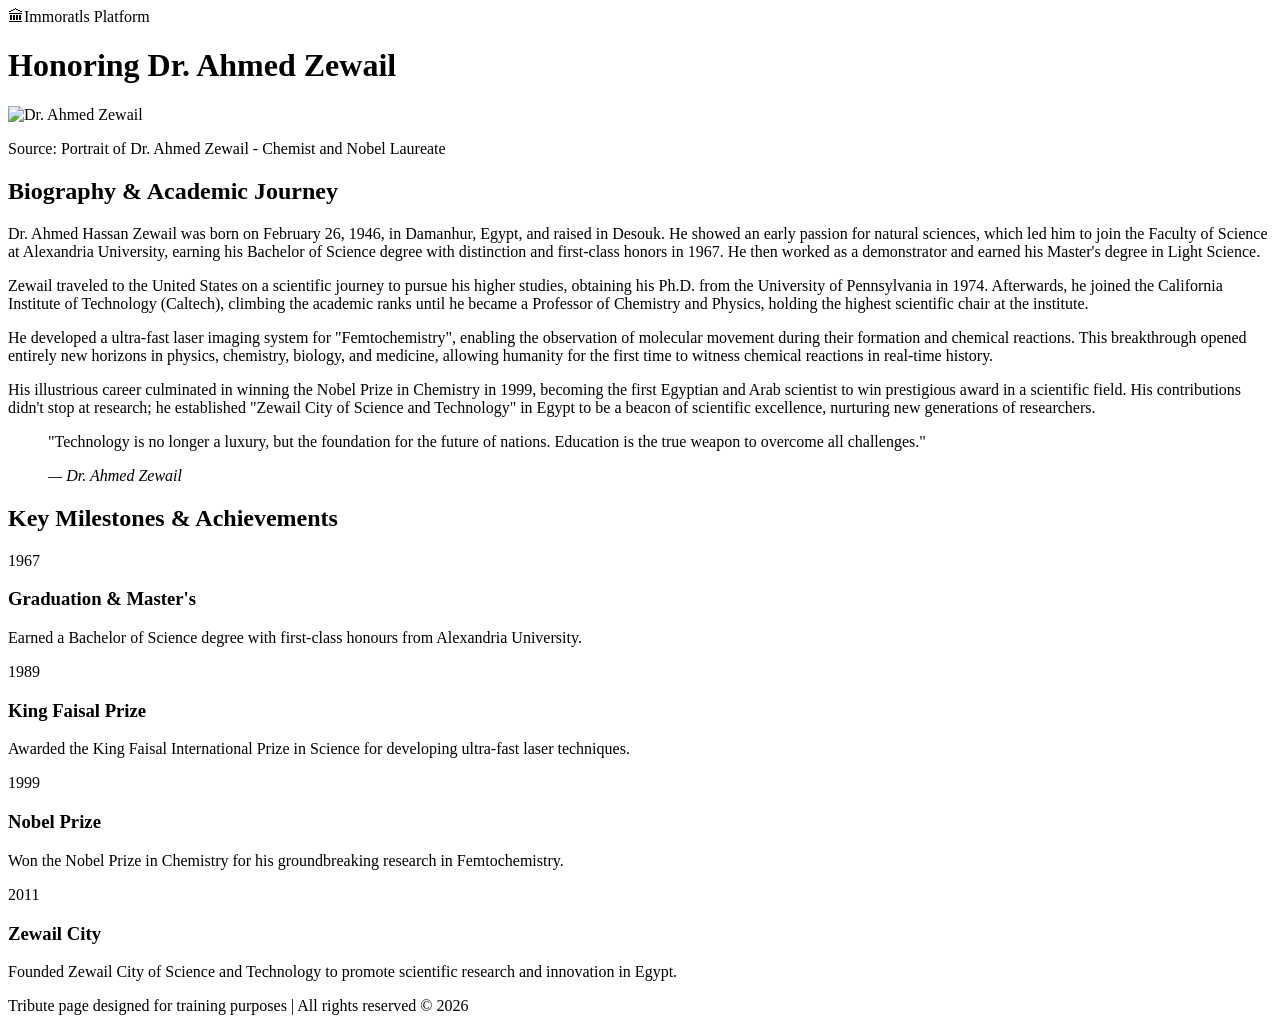
==== index.html @ b1c0dcc7 "Rename stylesheet link from TributeP.css to tribute.css" ====
<!DOCTYPE html>
<html lang="en" dir="ltr">
<head>
    <meta charset="UTF-8">
    <meta name="viewport" content="width=device-width, initial-scale=1.0">
    <title>Tribute Page - Dr. Ahmed Zewail</title>
    <!-- استدعاء خطوط Google Fonts لتوفير نمطين مختلفين من الخطوط -->
    <link rel="preconnect" href="https://fonts.googleapis.com">
    <link rel="preconnect" href="https://fonts.gstatic.com" crossorigin>
    <link href="https://fonts.googleapis.com/css2?family=Cairo:wght@400;600;800&family=Amiri:ital,wght@0,700;1,400&display=swap" rel="stylesheet">
    <link rel="stylesheet" href="tribute.css">
</head>
<body>

    <!-- الهيدر: عنوان الصفحة واسم الموضوع والشعار في سطر واحد -->
    <header class="header-section">
        <div class="header-container">
            <span class="logo">🏛Immoratls Platform </span>
            <h1 class="main-title">Honoring Dr. Ahmed Zewail</h1>
        </div>
    </header>

    <main class="container">
        <!-- قسم الصورة البارزة -->
        <section class="image-section">
            <div class="image-wrapper">
                <img src="/Oasis/AZ.jpeg" alt="Dr. Ahmed Zewail" class="profile-img">

                <p class="img-caption">Source: Portrait of Dr. Ahmed Zewail - Chemist and Nobel Laureate</p>
            </div>
        </section>

        <!-- قسم السيرة الذاتية (3-4 فقرات مكتوبة) -->
        <section class="section bio-section">
            <h2 class="section-title">Biography & Academic Journey</h2>
            <div class="bio-content">
                <p>Dr. Ahmed Hassan Zewail was born on February 26, 1946, in Damanhur, Egypt,  and raised in Desouk. He showed an early passion for natural sciences, which led him to join the Faculty of Science at Alexandria University, earning his Bachelor of Science degree with distinction and first-class honors in 1967. He then worked as a demonstrator and earned his Master's degree in Light Science.</p>
                <p>Zewail traveled to the United States on a scientific journey to pursue his higher studies, obtaining his Ph.D. from the University of Pennsylvania in 1974. Afterwards, he joined the California Institute of Technology (Caltech), climbing the academic ranks until he became a Professor of Chemistry and Physics, holding the highest scientific chair at the institute.</p>
                <p>He developed a ultra-fast laser imaging system for "Femtochemistry", enabling the observation of molecular movement during their formation and chemical reactions. This breakthrough opened entirely new horizons in physics, chemistry, biology, and medicine, allowing humanity for the first time to witness chemical reactions in real-time history.</p>
                <p>His illustrious career culminated in winning the Nobel Prize in Chemistry in 1999, becoming the first Egyptian and Arab scientist to win prestigious award in a scientific field. His contributions didn't stop at research; he established "Zewail City of Science and Technology" in Egypt to be a beacon of scientific excellence, nurturing new generations of researchers.</p>
            </div>
        </section>

        <!-- فقرة اقتباس بارز -->
        <section class="quote-section">
            <blockquote class="quote-card">
                <p>"Technology is no longer a luxury, but the foundation for the future of nations. Education is the true weapon to overcome all challenges."</p>
                <cite>— Dr. Ahmed Zewail</cite>
            </blockquote>
        </section>

        <!-- الجدول الزمني / بطاقات الإنجازات الرئيسية -->
        <section class="section timeline-section">
            <h2 class="section-title">Key Milestones & Achievements</h2>
            <div class="timeline-grid">
                <div class="timeline-card">
                    <span class="year">1967</span>
                    <h3>Graduation & Master's</h3>
                    <p>Earned a Bachelor of Science degree with first-class honours from Alexandria University.</p>
                </div>
                <div class="timeline-card">
                    <span class="year">1989</span>
                    <h3>King Faisal Prize</h3>
                    <p>Awarded the King Faisal International Prize in Science for developing ultra-fast laser techniques.</p>
                </div>
                <div class="timeline-card">
                    <span class="year">1999</span>
                    <h3>Nobel Prize</h3>
                    <p>Won the Nobel Prize in Chemistry for his groundbreaking research in Femtochemistry.</p>
                </div>
                <div class="timeline-card">
                    <span class="year">2011</span>
                    <h3>Zewail City</h3>
                    <p>Founded Zewail City of Science and Technology to promote scientific research and innovation in Egypt.</p>
                </div>
            </div>
        </section>
    </main>

    <footer class="footer">
        <p>Tribute page designed for training purposes | All rights reserved © 2026</p>
    </footer>

</body>
</html>
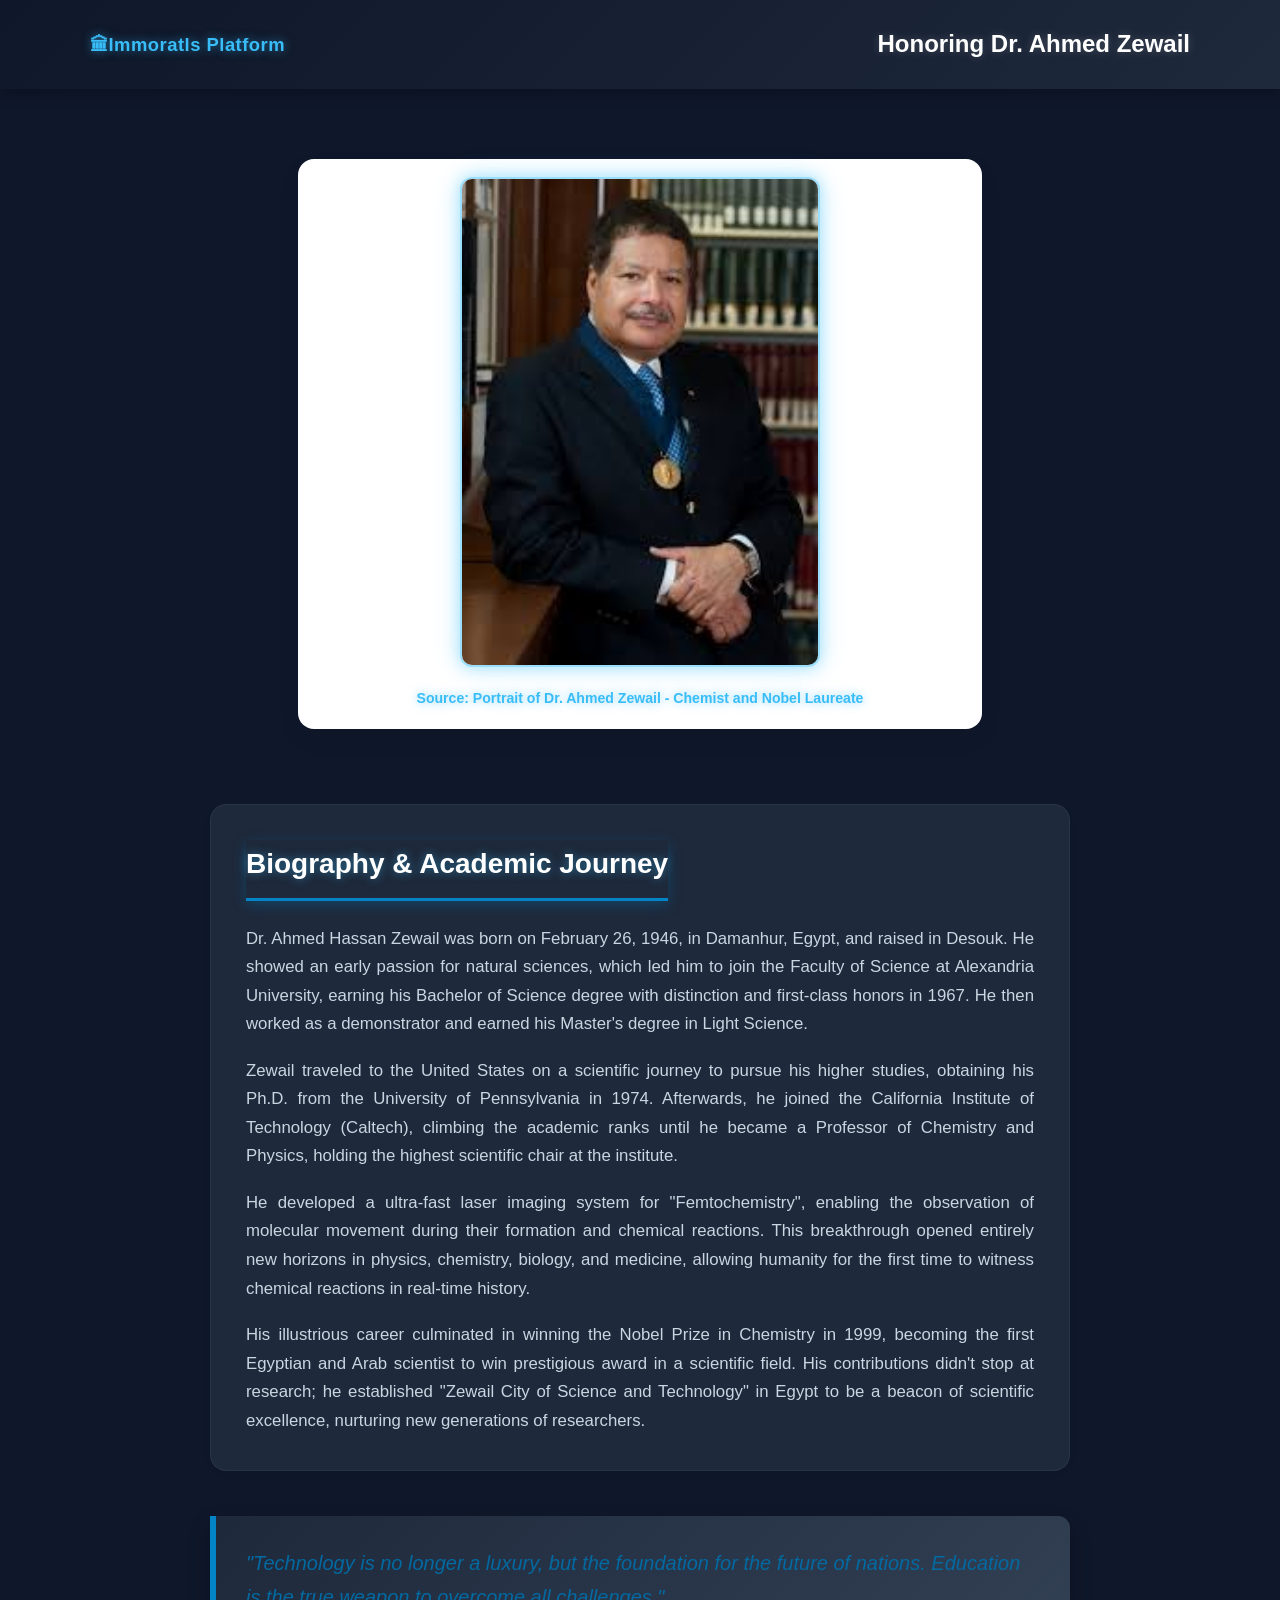
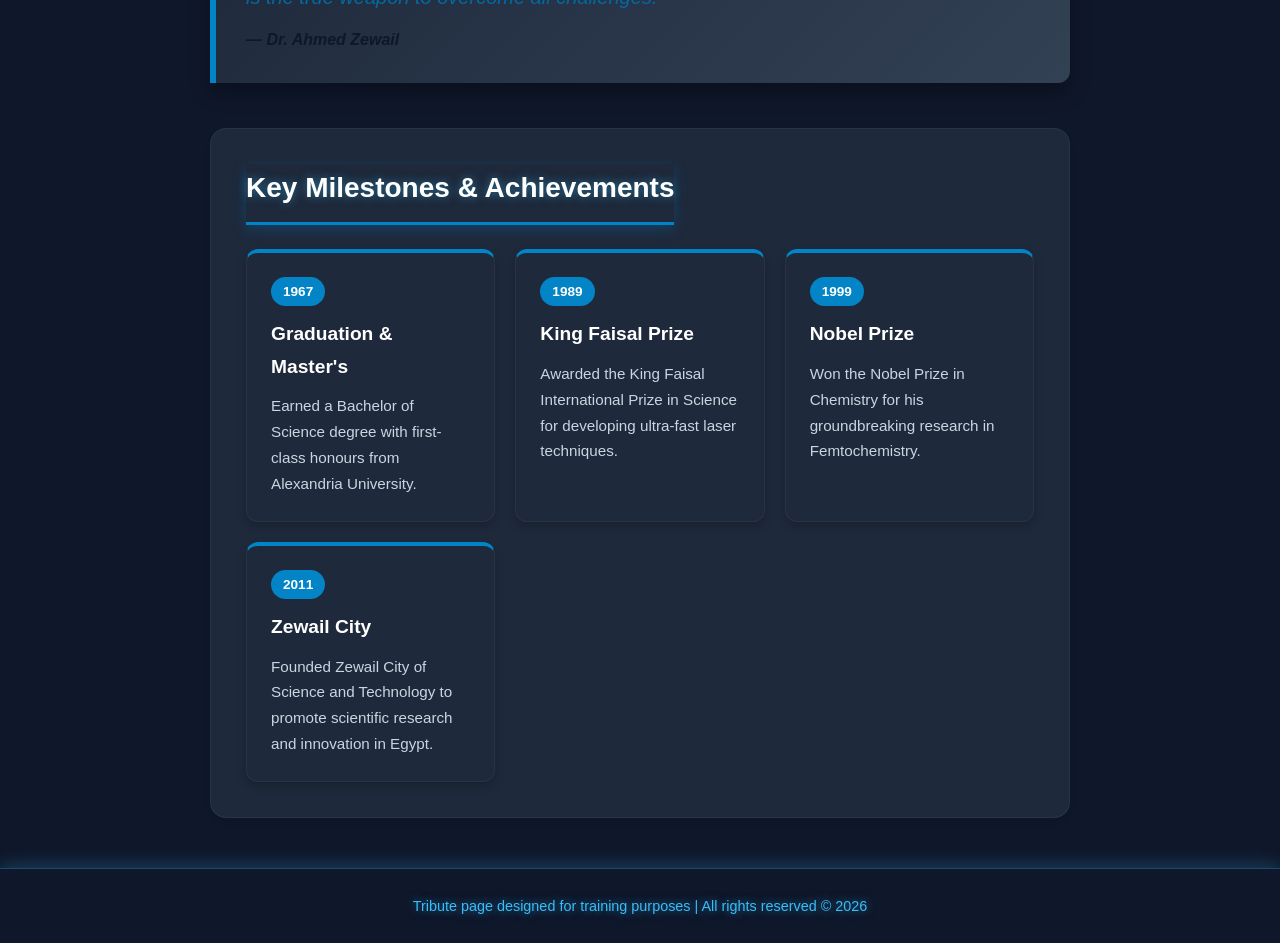
==== commit 2fdd4fb6: "Update index.html" ====
--- a/index.html
+++ b/index.html
@@ -24,7 +24,7 @@
         <!-- قسم الصورة البارزة -->
         <section class="image-section">
             <div class="image-wrapper">
-                <img src="/Oasis/AZ.jpeg" alt="Dr. Ahmed Zewail" class="profile-img">
+                <img src="az.jpg" alt="Dr. Ahmed Zewail" class="profile-img">
 
                 <p class="img-caption">Source: Portrait of Dr. Ahmed Zewail - Chemist and Nobel Laureate</p>
             </div>
--- a/tribute.css
+++ b/tribute.css
@@ -0,0 +1,224 @@
+/* إعدادات العناصر والخطوط */
+* {
+    box-sizing: border-box;
+    margin: 0;
+    padding: 0;
+}
+body {
+    /* الخط بدون زوائد (Sans-serif) للنصوص العادية */
+    font-family: 'Inter', 'Reboto', sans-serif;
+    line-height: 1.7;
+    color: #cbd5e1;
+    background-color: #0f172a;
+}
+/* النمط الأول للخط: خط ذو زوائد (Serif) للعناوين والاقتباسات */
+h1, h2, h3, blockquote {
+    font-family: 'Poppins', sans-serif;
+}
+/* استخدام لونين مختلفين للخلفية في الأقسام */
+/* اللون الأساسي الداكن للهيدر */
+.header-section {
+    background: linear-gradient(135deg, #0f172a 0%, #1e293b 100%);
+    color: #ffffff;
+    padding: 24px 20px;
+    box-shadow: 0 4px 15px rgba(0, 0, 0, 0.3);
+    position: sticky;
+    top: 0;
+    z-index: 100;
+}
+.header-container {
+    max-width: 1100px;
+    margin: 0 auto;
+    display: flex;
+    justify-content: space-between;
+    align-items: center;
+    flex-wrap: wrap;
+    gap: 15px;
+}
+.logo {
+    font-size: 1.15rem;
+    font-weight: 600;
+    color: #38bdf8;
+    text-shadow: 0 0 10px rgba(56, 189, 248, 0.5);
+    letter-spacing: 0.5px;
+}
+.main-title {
+    font-size: 1.5rem;
+    font-weight: 600;
+    text-shadow: 0 0 8px rgba(255, 255, 255, 0.2);
+}
+.container {
+    max-width: 900px;
+    margin: 40px auto;
+    padding: 0 20px;
+}
+
+/* قسم الصورة */
+.image-section {
+    background-color: #0f172a;
+    padding: 30px 20px;
+    text-align: center;
+    margin-bottom: 45px;
+}
+.image-wrapper {
+    background: #ffffff;
+    padding: 18px;
+    border-radius: 16px;
+    box-shadow: 0 10px 25px rgba(0,0,0,0.05);
+    display: inline-block;
+    max-width: 100%;
+    transition: transform 0.3s ease;
+}
+.image-wrapper:hover {
+    transform: translateY(-5px);
+}
+.profile-img {
+    width: 100%;
+    max-width: 360px;
+    height: auto;
+    border-radius: 12px;
+    object-fit: cover;
+    border: 2px solid rgba(56, 189, 248, 0.5);
+    box-shadow: 0 0 15px rgba(56, 189, 248, 0.4), 0 0 30px rgba(56, 189, 248, 0.2);
+}
+.img-caption {
+    font-size: 0.88rem;
+    color: #38bdf8;
+    margin-top: 12px;
+    text-shadow: 0 0 10px rgba(56, 189, 248, 0.6);
+    font-weight: bold;
+    display: inline-block;
+}
+/* استخدام اللون الثاني الخفيف لأقسام المحتوى */
+.section {
+    background-color: #1e293b;
+    border: 1px solid rgba(255, 255, 255, 0.05);
+    padding: 35px;
+    border-radius: 16px;
+    margin-bottom: 35px;
+    box-shadow: 0 4px 12px rgba(0,0,0,0.02);
+    color: #f1f5f9;
+}
+.section-title {
+    font-size: 1.75rem;
+    color: #ffffff;
+    border-bottom: 3px solid #0284c7;
+    box-shadow: 0 4px 12px rgba(3, 105, 161, 0.4);
+    text-shadow: 0 0 10px rgba(56, 189, 248, 0.5);
+    padding-bottom: 10px;
+    margin-bottom: 24px;
+    display: inline-block;
+}
+
+.bio-content p {
+    margin-bottom: 18px;
+    text-align: justify;
+    font-size: 1.05rem;
+    color: #cbd5e1;
+}
+.bio-content p:last-child {
+    margin-bottom: 0;
+}
+
+/* تنسيق فقرة الاقتباس البارزة */
+.quote-section {
+    margin: 45px 0;
+}
+
+.quote-card {
+    background: linear-gradient(135deg, #1e293b, #334155); 
+    border-left: 6px solid #0284c7;
+    padding: 30px;
+    border-radius: 0 12px 12px 0;
+    box-shadow: 0 10px 20px rgba(0, 0, 0, 0.3);
+}
+
+.quote-card p {
+    font-size: 1.25rem;
+    font-style: italic;
+    color: #0369a1;
+    margin-bottom: 12px;
+}
+
+.quote-card cite {
+    display: block;
+    font-size: 1rem;
+    font-weight: 600;
+    color: #0f172a;
+}
+
+/* بطاقات الإنجازات (الجدول الزمني) */
+.timeline-grid {
+    display: grid;
+    grid-template-columns: repeat(auto-fit, minmax(240px, 1fr));
+    gap: 20px;
+}
+
+.timeline-card {
+    background-color: #1e293b;
+    border: 1px solid rgba(255, 255, 255, 0.05);
+    padding: 24px;
+    border-radius: 12px;
+    border-top: 4px solid #0284c7;
+    transition: all 0.3s ease;
+    box-shadow: 0 4px 10px rgba(0, 0, 0, 0.2);
+}
+
+.timeline-card:hover {
+    transform: translateY(-5px);
+    background-color: #1e293b;
+    box-shadow: 0 10px 25px rgba(56, 189, 248, 0.3);
+}
+.timeline-card .year {
+    display: inline-block;
+    background-color: #0284c7;
+    color: #ffffff;
+    padding: 3px 12px;
+    border-radius: 20px;
+    font-size: 0.85rem;
+    font-weight: bold;
+    margin-bottom: 12px;
+}
+
+.timeline-card h3 {
+    font-size: 1.2rem;
+    color: #ffffff;
+    margin-bottom: 10px;
+}
+
+.timeline-card p {
+    font-size: 0.95rem;
+    color: #cbd5e1;
+}
+
+.footer {
+    text-align: center;
+    padding: 25px;
+    background-color: #0f172a;
+    color: #38bdf8;
+    font-size: 0.9rem;
+    margin-top: 50px;
+    text-shadow: 0 0 10px rgba(56, 189, 248, 0.6);
+    border-top: 1px solid rgba(56, 189, 248, 0.3);
+    box-shadow: 0 -5px 15px rgba(56, 189, 248, 0.2);
+}
+
+/* تصميم متجاوب للشاشات المختلفة */
+@media (max-width: 600px) {
+    .header-container {
+        flex-direction: column;
+        text-align: center;
+    }
+    
+    .section {
+        padding: 22px;
+    }
+    
+    .quote-card {
+        padding: 20px;
+    }
+    
+    .quote-card p {
+        font-size: 1.1rem;
+    }
+}
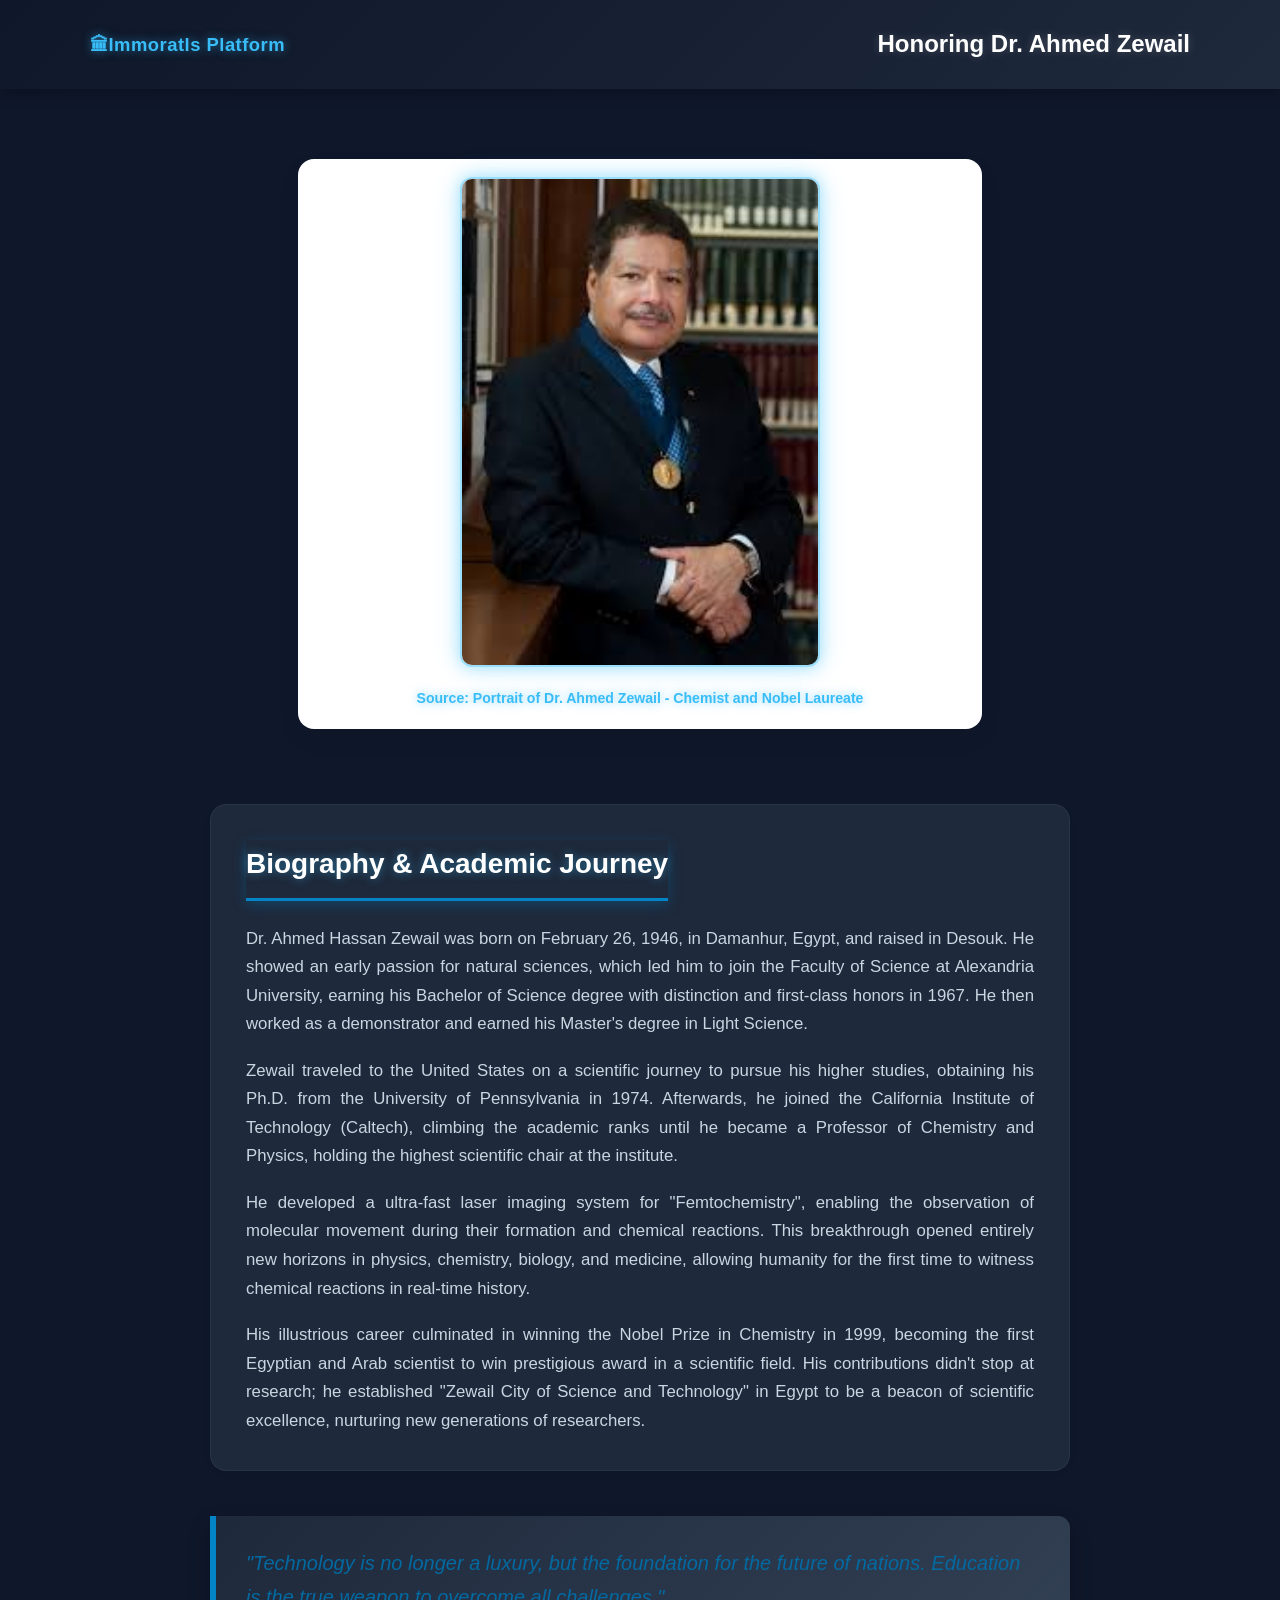
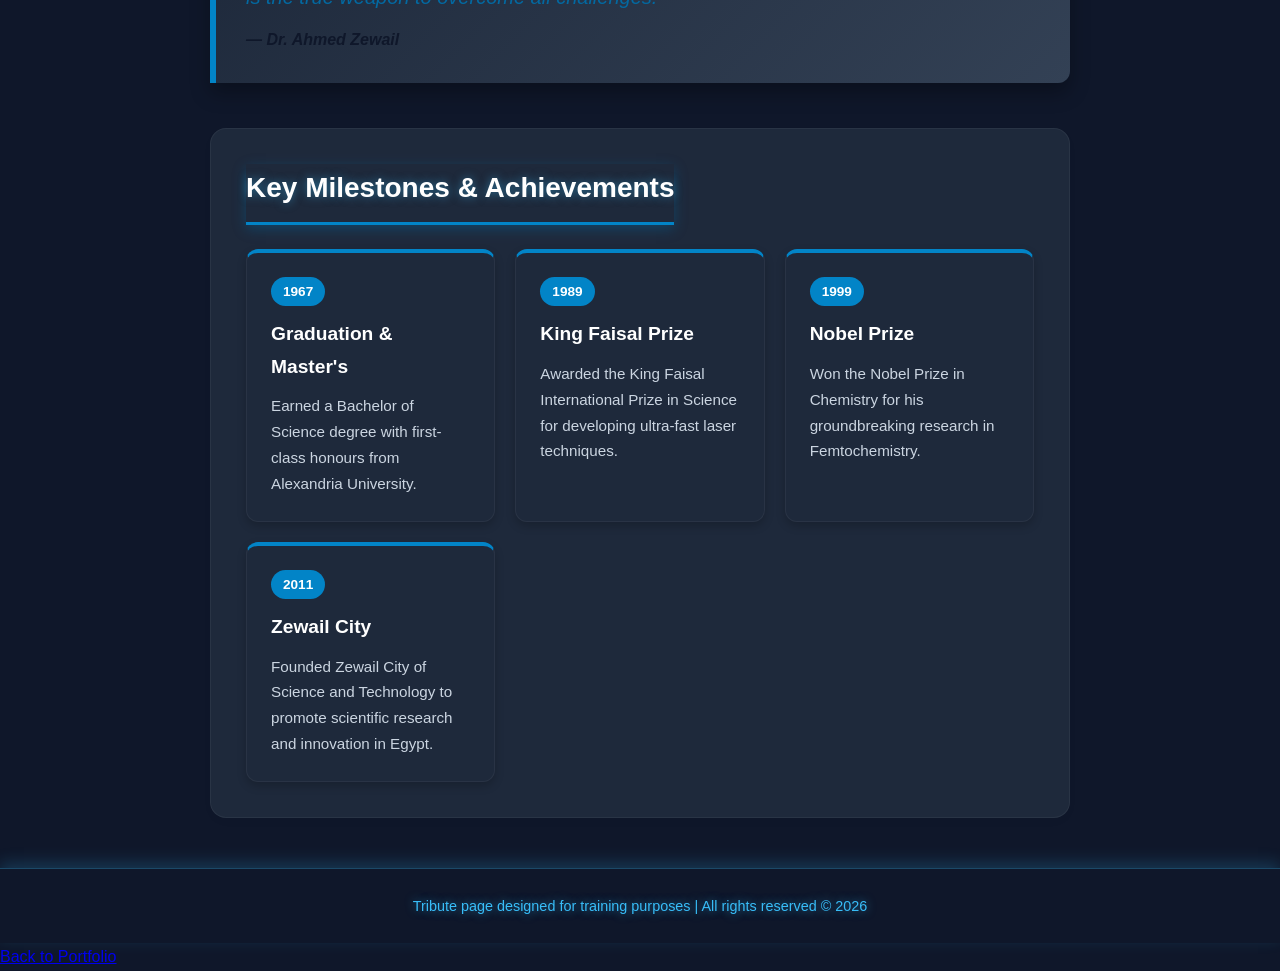
==== commit d8f9906d: "Remove commented sections and add portfolio link" ====
--- a/index.html
+++ b/index.html
@@ -4,7 +4,7 @@
     <meta charset="UTF-8">
     <meta name="viewport" content="width=device-width, initial-scale=1.0">
     <title>Tribute Page - Dr. Ahmed Zewail</title>
-    <!-- استدعاء خطوط Google Fonts لتوفير نمطين مختلفين من الخطوط -->
+    
     <link rel="preconnect" href="https://fonts.googleapis.com">
     <link rel="preconnect" href="https://fonts.gstatic.com" crossorigin>
     <link href="https://fonts.googleapis.com/css2?family=Cairo:wght@400;600;800&family=Amiri:ital,wght@0,700;1,400&display=swap" rel="stylesheet">
@@ -12,7 +12,6 @@
 </head>
 <body>
 
-    <!-- الهيدر: عنوان الصفحة واسم الموضوع والشعار في سطر واحد -->
     <header class="header-section">
         <div class="header-container">
             <span class="logo">🏛Immoratls Platform </span>
@@ -21,16 +20,14 @@
     </header>
 
     <main class="container">
-        <!-- قسم الصورة البارزة -->
         <section class="image-section">
             <div class="image-wrapper">
-                <img src="az.jpg" alt="Dr. Ahmed Zewail" class="profile-img">
+                <img src="photo.jpg" alt="Dr. Ahmed Zewail" class="profile-img">
 
                 <p class="img-caption">Source: Portrait of Dr. Ahmed Zewail - Chemist and Nobel Laureate</p>
             </div>
         </section>
 
-        <!-- قسم السيرة الذاتية (3-4 فقرات مكتوبة) -->
         <section class="section bio-section">
             <h2 class="section-title">Biography & Academic Journey</h2>
             <div class="bio-content">
@@ -41,7 +38,6 @@
             </div>
         </section>
 
-        <!-- فقرة اقتباس بارز -->
         <section class="quote-section">
             <blockquote class="quote-card">
                 <p>"Technology is no longer a luxury, but the foundation for the future of nations. Education is the true weapon to overcome all challenges."</p>
@@ -49,7 +45,6 @@
             </blockquote>
         </section>
 
-        <!-- الجدول الزمني / بطاقات الإنجازات الرئيسية -->
         <section class="section timeline-section">
             <h2 class="section-title">Key Milestones & Achievements</h2>
             <div class="timeline-grid">
@@ -80,6 +75,6 @@
     <footer class="footer">
         <p>Tribute page designed for training purposes | All rights reserved © 2026</p>
     </footer>
-
+       <a class="btn" href="https://mariam-mousa223.github.io/Portfolio/" class="back-link">Back to Portfolio</a>
 </body>
 </html>
